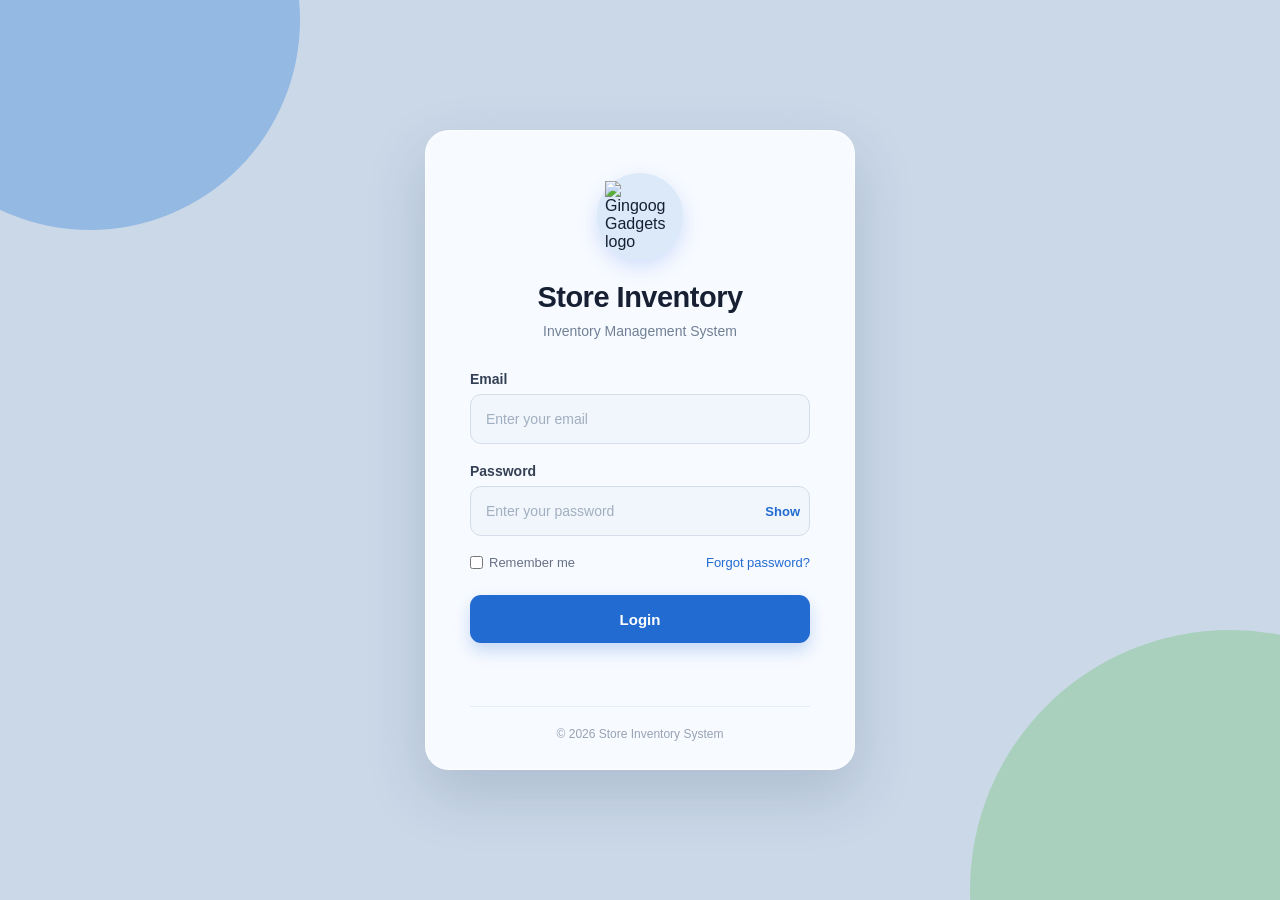
==== index.html @ cd983a12 "Add files via upload" ====
<!DOCTYPE html>
<html lang="en">

<head>
    <meta charset="UTF-8">
    <meta name="viewport" content="width=device-width, initial-scale=1.0">
    <title>Store Inventory - Login</title>

    <link rel="stylesheet" href="style.css">
</head>

<body>

    <div class="login-container">

        <div class="login-box">

            <div class="logo">
                <img src="/logo pic/ChatGPT Image Sep 10, 2026, 11_04_23 PM.png" alt="Gingoog Gadgets logo">
            </div>

            <h1>Store Inventory</h1>
            <p class="subtitle">Inventory Management System</p>

            <form id="loginForm">

                <div class="input-group">
                    <label for="email">Email</label>
                    <input type="email" id="email" placeholder="Enter your email" required>
                </div>

                <div class="input-group">
                    <label for="password">Password</label>

                    <div class="password-box">
                        <input type="password" id="password" placeholder="Enter your password" required>

                        <button type="button" id="showPassword" class="show-btn">
                            Show
                        </button>
                    </div>
                </div>

                <div class="options">
                    <label class="remember">
                        <input type="checkbox" id="remember">
                        Remember me
                    </label>

                    <a href="#" onclick="forgotPassword()">
                        Forgot password?
                    </a>
                </div>

                <button type="submit" class="login-btn">
                    Login
                </button>

                <p id="message"></p>

            </form>

            <div class="footer">
                <p>© 2026 Store Inventory System</p>
            </div>

        </div>

    </div>

    <script src="script.js"></script>

</body>

</html>
---- style.css ----
* {
    margin: 0;
    padding: 0;
    box-sizing: border-box;
}

html {
    overflow-x: hidden;
}

body {
    color: #172033;
    font-family: "Trebuchet MS", Arial, sans-serif;
    background: #cbd8e8;
    min-height: 100vh;
}


/* Main Container */

.login-container {
    position: relative;
    isolation: isolate;
    min-height: 100vh;
    display: flex;
    justify-content: center;
    align-items: center;
    padding: 20px;
    overflow: hidden;
}

.login-container::before,
.login-container::after {
    position: absolute;
    z-index: -1;
    border-radius: 50%;
    content: "";
}

.login-container::before {
    width: 420px;
    height: 420px;
    background: #94b9e2;
    top: -190px;
    left: -120px;
}

.login-container::after {
    width: 520px;
    height: 520px;
    background: #a9d0bd;
    right: -210px;
    bottom: -250px;
}


/* Login Box */

.login-box {
    width: 100%;
    max-width: 430px;
    background: rgba(248, 251, 255, 0.97);
    padding: 42px 44px 28px;
    border: 1px solid rgba(255, 255, 255, 0.85);
    border-radius: 24px;
    box-shadow: 0 24px 60px rgba(31, 59, 94, 0.18);
}


/* Logo */

.logo {
    width: 86px;
    height: 86px;
    margin: 0 auto 22px;
    display: flex;
    align-items: center;
    justify-content: center;
    background: #dbe9f8;
    border: 8px solid #dbe9f8;
    border-radius: 50%;
    box-shadow: 0 8px 20px rgba(37, 99, 235, 0.18);
}

.logo img {
    width: 100%;
    height: 100%;
    object-fit: contain;
}


/* Title */

h1 {
    text-align: center;
    font-size: 29px;
    letter-spacing: -0.5px;
    color: #172033;
    margin-bottom: 9px;
}

.subtitle {
    text-align: center;
    color: #718096;
    font-size: 14px;
    margin-bottom: 32px;
}


/* Input */

.input-group {
    margin-bottom: 19px;
}

.input-group label {
    display: block;
    font-size: 14px;
    font-weight: 600;
    color: #344054;
    margin-bottom: 7px;
}

.input-group input {
    width: 100%;
    height: 50px;
    padding: 0 15px;
    border: 1px solid #d5ddea;
    border-radius: 11px;
    outline: none;
    font-size: 14px;
    color: #172033;
    background: #f1f6fc;
    transition: border-color 0.2s, box-shadow 0.2s, background 0.2s;
}

.input-group input:focus {
    border-color: #2878e8;
    background: #ffffff;
    box-shadow: 0 0 0 4px rgba(40, 120, 232, 0.12);
}

.input-group input::placeholder {
    color: #a0aec0;
}


/* Password */

.password-box {
    position: relative;
}

.password-box input {
    padding-right: 65px;
}

.show-btn {
    position: absolute;
    right: 10px;
    top: 50%;
    transform: translateY(-50%);
    border: none;
    background: none;
    color: #216bd1;
    font-size: 13px;
    font-weight: bold;
    cursor: pointer;
}


/* Options */

.options {
    display: flex;
    justify-content: space-between;
    align-items: center;
    font-size: 13px;
    margin-bottom: 25px;
}

.remember {
    display: flex;
    align-items: center;
    gap: 6px;
    color: #667085;
}

.options a {
    color: #216bd1;
    text-decoration: none;
}

.options a:hover {
    text-decoration: underline;
}


/* Login Button */

.login-btn {
    width: 100%;
    height: 48px;
    border: none;
    border-radius: 11px;
    background: #216bd1;
    color: white;
    font-size: 15px;
    font-weight: bold;
    cursor: pointer;
    box-shadow: 0 8px 16px rgba(33, 107, 209, 0.22);
    transition: background 0.2s, box-shadow 0.2s, transform 0.2s;
}

.login-btn:hover {
    background: #1856ad;
    box-shadow: 0 10px 20px rgba(33, 107, 209, 0.28);
}

.login-btn:active {
    transform: scale(0.98);
}


/* Message */

#message {
    text-align: center;
    font-size: 13px;
    line-height: 1.4;
    min-height: 18px;
    margin-top: 15px;
}


/* Footer */

.footer {
    text-align: center;
    margin-top: 30px;
    padding-top: 20px;
    border-top: 1px solid #e7edf5;
}

.footer p {
    color: #98a2b3;
    font-size: 12px;
}


/* Mobile Responsive */

@media (max-width: 480px) {
    .login-container {
        min-height: 100svh;
        padding: 16px;
    }
    .login-box {
        padding: 32px 22px 24px;
        border-radius: 18px;
    }
    h1 {
        font-size: 23px;
    }
    .options {
        font-size: 12px;
    }
    .input-group input,
    .login-btn {
        min-height: 48px;
        font-size: 16px;
    }
    .show-btn {
        min-height: 42px;
        padding: 8px;
    }
}

@media (max-width: 360px) {
    .login-container {
        padding: 12px;
    }
    .login-box {
        padding: 28px 17px 22px;
    }
    .logo {
        width: 74px;
        height: 74px;
    }
    h1 {
        font-size: 21px;
    }
}
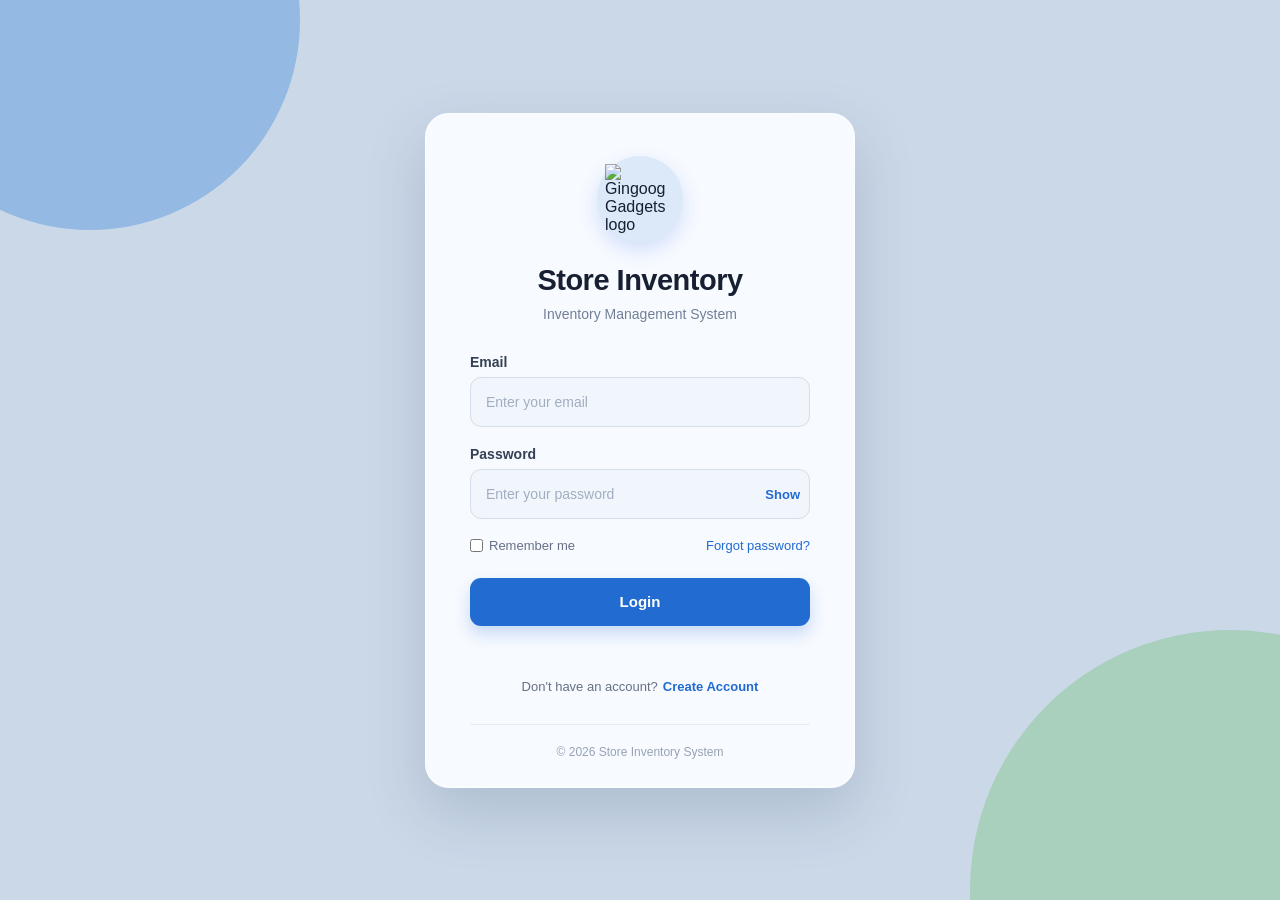
==== commit b0684a98: "Update index.html" ====
--- a/index.html
+++ b/index.html
@@ -5,7 +5,6 @@
     <meta charset="UTF-8">
     <meta name="viewport" content="width=device-width, initial-scale=1.0">
     <title>Store Inventory - Login</title>
-
     <link rel="stylesheet" href="style.css">
 </head>
 
@@ -60,6 +59,11 @@
 
             </form>
 
+            <div class="options" style="margin-top: 20px; margin-bottom: 0; justify-content: center;">
+                <span class="remember">Don't have an account?</span>
+                <a href="register.html" style="margin-left: 5px; font-weight: bold;">Create Account</a>
+            </div>
+
             <div class="footer">
                 <p>© 2026 Store Inventory System</p>
             </div>
@@ -72,4 +76,4 @@
 
 </body>
 
-</html>+</html>
